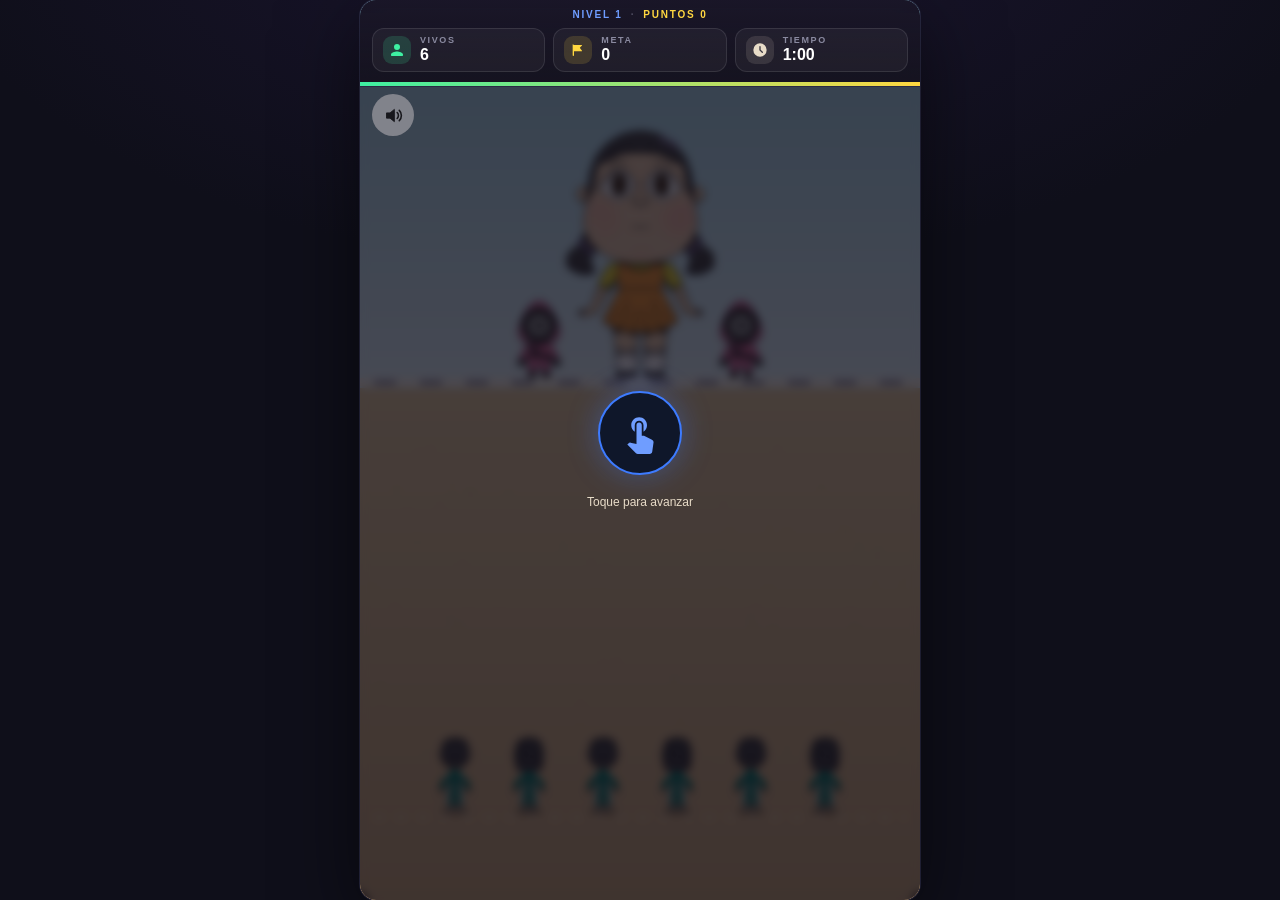
==== index.html @ c0ae81bc "fix: canvas fills iframe exactly via flexbox - no more clipping Root cause: canvas height was comput" ====
<!DOCTYPE html>
<html lang="es">
<head>
<meta charset="UTF-8">
<meta name="viewport" content="width=device-width, initial-scale=1.0">
<title>Squid Game &#183; Luz Verde, Luz Roja</title>
<link rel="icon" type="image/svg+xml" href="assets/favicon.svg">
<link rel="stylesheet" href="style.css?v=34">
</head>
<body>

<div class="stage" id="stage">
  <div class="hudbar">
    <div class="hud-meta"><span id="lvlTag">NIVEL 1</span><span class="dot">·</span><span id="ptsTag">PUNTOS 0</span></div>
    <div class="hud">
      <div class="hud-item hud-alive">
        <span class="hud-icon"><svg viewBox="0 0 24 24"><path d="M12 12a4.5 4.5 0 1 0-4.5-4.5A4.5 4.5 0 0 0 12 12zm0 2.2c-3 0-9 1.5-9 4.5V20a1 1 0 0 0 1 1h16a1 1 0 0 0 1-1v-1.3c0-3-6-4.5-9-4.5z"/></svg></span>
        <span class="hud-text"><small>Vivos</small><strong id="aliveCount">6</strong></span>
      </div>
      <div class="hud-item hud-crossed">
        <span class="hud-icon"><svg viewBox="0 0 24 24"><path d="M5 3a1 1 0 0 0-1 1v16a1 1 0 0 0 2 0v-6.2h11.6a.5.5 0 0 0 .4-.8L14.7 8.6 18 5.2a.5.5 0 0 0-.4-.8H5z"/></svg></span>
        <span class="hud-text"><small>Meta</small><strong id="crossedCount">0</strong></span>
      </div>
      <div class="hud-item hud-time" id="timePill">
        <span class="hud-icon"><svg viewBox="0 0 24 24"><path d="M12 2a10 10 0 1 0 10 10A10 10 0 0 0 12 2zm4.2 14.2a1 1 0 0 1-1.4 0L11 12.4V7a1 1 0 0 1 2 0v4.6l3.2 3.2a1 1 0 0 1 0 1.4z"/></svg></span>
        <span class="hud-text"><small>Tiempo</small><strong id="timeLeft">1:00</strong></span>
      </div>
    </div>
    <div class="timebar" id="timebar"><div id="timeFill"></div></div>
  </div>
  <canvas id="game"></canvas>
  <button id="soundBtn" class="corner-btn" title="Sonido"><svg viewBox="0 0 24 24"><path d="M4 9v6h4l5 4V5L8 9H4z"/><path d="M16.2 8.6a4.8 4.8 0 010 6.8M18.6 6.2a8.2 8.2 0 010 11.6" fill="none" stroke-width="1.8" stroke-linecap="round"/></svg></button>

  <div id="loadOverlay" class="overlay">
    <div class="load-wrap">
      <div class="load-bar"><div id="loadFill"></div></div>
      <span id="loadPct">0%</span>
      <div class="load-hint" id="loadHint">Cargando recursos...</div>
    </div>
  </div>

  <div id="startOverlay" class="overlay hidden">
    <div class="start-wrap">
      <div class="tap-icon" id="startCard" role="button" tabindex="0" aria-label="Empezar a jugar">
        <svg viewBox="0 0 24 24"><path d="M9 11.24V7.5C9 6.12 10.12 5 11.5 5S14 6.12 14 7.5v3.74c1.21-.81 2-2.18 2-3.74C16 5.01 13.99 3 11.5 3S7 5.01 7 7.5c0 1.56.79 2.93 2 3.74zm9.84 4.63l-4.54-2.26c-.17-.07-.35-.11-.54-.11H13v-6c0-.83-.67-1.5-1.5-1.5S10 6.67 10 7.5v10.74l-3.43-.72c-.08-.01-.15-.03-.24-.03-.31 0-.59.13-.79.33l-.79.8 4.94 4.94c.27.27.65.44 1.06.44h6.79c.75 0 1.33-.55 1.44-1.28l.75-5.27c.01-.07.02-.14.02-.2 0-.62-.38-1.16-.91-1.38z"/></svg>
      </div>
      <div class="start-hint">Toque para avanzar</div>
    </div>
  </div>

  <div id="endOverlay" class="overlay hidden">
    <div class="end-box">
      <div id="endTitle" class="end-title"></div>
      <p id="endMsg" class="end-msg"></p>
      <p id="endScore" class="end-score"></p>
      <div id="boardWrap" class="board-wrap hidden">
        <div class="board-title">RANKING · TOP 5</div>
        <ol id="boardList"></ol>
        <div id="nameRow" class="name-row hidden">
          <input id="nameInput" maxlength="10" placeholder="Tu nombre" autocomplete="off">
          <button id="saveScoreBtn" class="btn btn-gold">Guardar</button>
        </div>
      </div>
      <div class="btn-row">
        <button id="retryBtn" class="btn btn-primary">Jugar de nuevo</button>
      </div>
    </div>
  </div>

</div>

<script src="game.js?v=33"></script>
</body>
</html>
---- style.css ----
* { margin: 0; padding: 0; box-sizing: border-box; }
html, body { height: 100%; }
body {
  font-family: -apple-system, BlinkMacSystemFont, 'Segoe UI', Roboto, sans-serif;
  background: radial-gradient(1200px 600px at 50% -10%, #1b1530, #0f0f1a 60%);
  color: #e0e0e0;
  display: flex;
  flex-direction: column;
  align-items: center;
  padding: 0;
  overflow: hidden;
}
.topbar { width: 100%; max-width: 560px; display: flex; justify-content: space-between; align-items: flex-start; gap: 12px; margin-bottom: 14px; flex-wrap: wrap; }
.topbar h1 { font-size: 24px; letter-spacing: .5px; background: linear-gradient(90deg, #ff2e63, #ff7ab0); -webkit-background-clip: text; background-clip: text; -webkit-text-fill-color: transparent; }
.badge { display: inline-block; font-size: 11px; background: #ff2e6320; color: #ff2e63; padding: 2px 8px; border-radius: 4px; border: 1px solid #ff2e6340; vertical-align: middle; margin-left: 6px; }
.topbar p { color: #8a8aa0; font-size: 13px; margin-top: 3px; }

.stage { position: relative; width: 100%; max-width: 560px; flex: 1; border-radius: 16px; overflow: hidden; box-shadow: 0 24px 80px rgba(0,0,0,.55), 0 0 0 1px #2a2a44; background: #12101c; }
.stage:fullscreen { border-radius: 0; max-width: none; display: flex; flex-direction: column; justify-content: center; background: #0b0913; }
canvas#game { width: 100%; height: 100%; display: block; }

.overlay { position: absolute; inset: 0; z-index: 5; display: flex; align-items: center; justify-content: center; background: rgba(10,8,18,.72); backdrop-filter: blur(4px); }
.overlay.hidden { display: none; }

.load-wrap, .start-wrap { display: flex; flex-direction: column; align-items: center; gap: 12px; }
.load-bar { width: 180px; height: 6px; background: rgba(255,255,255,.22); border-radius: 3px; overflow: hidden; }
#loadFill { height: 100%; width: 0%; background: #f6efe2; border-radius: 3px; transition: width .15s; }
.load-hint, .start-hint { color: #b9ab90; font-size: 12px; }
.start-hint { margin-top: 8px; font-weight: 500; color: #e8dcc8; }

.tap-icon {
  width: 84px; height: 84px; border-radius: 50%;
  background: #0f172a; border: 2px solid #3d7bff;
  display: flex; align-items: center; justify-content: center;
  cursor: pointer; user-select: none; -webkit-user-select: none;
  animation: tapPulse 1.6s ease-in-out infinite;
  box-shadow: 0 0 30px rgba(61,123,255,.35);
  transition: transform .2s;
}
.tap-icon:hover { transform: scale(1.08); }
.tap-icon svg { width: 42px; height: 42px; fill: #6f9dff; }
@keyframes tapPulse { 0%,100% { transform: scale(1); box-shadow: 0 0 18px rgba(61,123,255,.3); } 50% { transform: scale(1.1); box-shadow: 0 0 40px rgba(61,123,255,.6); } }

.end-box { text-align: center; max-width: 500px; padding: 20px; }
.end-title { font-size: 34px; font-weight: 800; margin-bottom: 10px; }
.end-title.pink  { color: #ff5c82; text-shadow: 0 0 30px rgba(255,46,99,.45); }
.end-title.green { color: #3ef0a2; text-shadow: 0 0 30px rgba(46,230,140,.45); }
.end-title.gold  { color: #ffd740; text-shadow: 0 0 34px rgba(255,215,64,.5); }
.end-msg { color: #c9c9dd; font-size: 15px; line-height: 1.7; margin-bottom: 22px; }
.btn-row { display: flex; gap: 10px; justify-content: center; flex-wrap: wrap; }
.btn { padding: 12px 26px; border-radius: 10px; border: 1px solid transparent; font-size: 14px; font-weight: 700; cursor: pointer; transition: all .25s; }
.btn-primary { background: linear-gradient(90deg, #ff2e63, #b31452); color: #fff; }
.btn-primary:hover { transform: translateY(-2px); box-shadow: 0 8px 24px rgba(255,46,99,.4); }
.btn-ghost { background: transparent; color: #a9a9c0; border-color: #3a3a58; }
.btn-ghost:hover { color: #fff; border-color: #6a6a90; }

.corner-btn {
  position: absolute; top: 94px; left: 12px; z-index: 6;
  width: 42px; height: 42px; border-radius: 50%;
  border: none; background: #8f8f96d9;
  display: flex; align-items: center; justify-content: center;
  cursor: pointer; transition: all .25s;
}
.corner-btn:hover { background: #b5b5bcd9; transform: scale(1.06); }
.corner-btn svg { width: 21px; height: 21px; fill: #17171c; stroke: #17171c; }

.controls { position: absolute; left: 0; right: 0; bottom: 14px; display: flex; justify-content: center; z-index: 6; pointer-events: none; }
.controls .pad { pointer-events: auto; }
.hudbar { position: absolute; top: 0; left: 0; right: 0; z-index: 10; width: 100%; background: linear-gradient(180deg, #181325ee, #100c18dd); border-bottom: 1px solid #2a2a44; padding: 9px 12px 0; backdrop-filter: blur(10px); -webkit-backdrop-filter: blur(10px); }
.hud-meta { display: flex; align-items: center; justify-content: center; gap: 8px; font-size: 10px; font-weight: 800; letter-spacing: 1.8px; color: #8a8aa0; margin-bottom: 8px; }
.hud-meta .dot { opacity: .5; }
#lvlTag { color: #6f9dff; }
#ptsTag { color: #ffd740; }
.end-score { color: #ffd740; font-size: 14px; font-weight: 700; letter-spacing: .4px; margin: -12px 0 16px; }
.end-box { max-height: 94%; overflow-y: auto; }
.board-wrap { margin: 0 0 18px; background: rgba(255,255,255,.05); border: 1px solid rgba(255,215,64,.32); border-radius: 12px; padding: 12px 14px; text-align: left; }
.board-wrap.hidden { display: none; }
.board-title { text-align: center; font-weight: 800; letter-spacing: 2px; color: #ffd740; font-size: 12px; margin-bottom: 8px; }
#boardList { list-style: none; display: flex; flex-direction: column; gap: 6px; margin: 0 0 10px; padding: 0; }
#boardList li { display: flex; justify-content: space-between; background: rgba(0,0,0,.32); padding: 7px 10px; border-radius: 8px; font-size: 13px; font-weight: 700; color: #e8dcc8; }
.name-row { display: flex; gap: 8px; }
.name-row.hidden { display: none; }
#nameInput { flex: 1; min-width: 0; padding: 10px 12px; border-radius: 9px; border: 1px solid #334155; background: #0f172a; color: #fff; font: inherit; font-size: 14px; text-transform: uppercase; }
#nameInput:focus { outline: none; border-color: #ffd740; }
.btn-gold { background: linear-gradient(90deg, #ffd740, #c8930a); color: #241a02; padding: 10px 18px; }
.hud { display: grid; grid-template-columns: 1fr 1fr 1fr; gap: 8px; }
.hud-item { display: flex; align-items: center; gap: 9px; background: rgba(255,255,255,.045); border: 1px solid rgba(255,255,255,.1); border-radius: 12px; padding: 7px 10px; min-width: 0; }
.timebar { height: 4px; background: rgba(255,255,255,.09); margin: 10px -12px 0; }
#timeFill { height: 100%; width: 100%; background: linear-gradient(90deg, #3ef0a2, #ffd740); transition: width .25s linear; }
.timebar.urgent #timeFill { background: linear-gradient(90deg, #ff5c5c, #ff2e63); }
.hud-icon { width: 28px; height: 28px; border-radius: 9px; display: flex; align-items: center; justify-content: center; flex: none; }
.hud-icon svg { width: 16px; height: 16px; fill: currentColor; }
.hud-alive .hud-icon { background: rgba(62,240,162,.16); color: #3ef0a2; }
.hud-crossed .hud-icon { background: rgba(255,215,64,.15); color: #ffd740; }
.hud-time .hud-icon { background: rgba(232,220,200,.13); color: #e8dcc8; }
.hud-text { display: flex; flex-direction: column; line-height: 1.1; }
.hud-text small { font-size: 9px; font-weight: 700; letter-spacing: 1.6px; text-transform: uppercase; color: #8a8aa0; }
.hud-text strong { font-size: 16px; font-weight: 800; color: #fff; font-variant-numeric: tabular-nums; }
.hud-time.warning { border-color: rgba(255,92,92,.65); animation: pulseWarning 1s ease-in-out infinite; }
.hud-time.warning .hud-icon { background: rgba(255,92,92,.18); color: #ff5c5c; }
.hud-time.warning strong { color: #ff5c5c; }
@keyframes pulseWarning { 0%,100% { opacity: 1; } 50% { opacity: .65; } }
@media (max-width: 420px) {
  .hudbar { padding: 6px 8px 0; }
  .hud { gap: 6px; }
  .hud-item { padding: 5px 7px; gap: 7px; }
  .hud-text strong { font-size: 14px; }
  .timebar { margin: 8px -8px 0; }
}
#endOverlay { z-index: 8; background: rgba(10,8,18,.45); backdrop-filter: none; }

.pad { width: 96px; height: 96px; border-radius: 22px; display: flex; flex-direction: column; align-items: center; justify-content: center; gap: 3px; cursor: pointer; user-select: none; -webkit-user-select: none; touch-action: manipulation; background: #16141f; transition: transform .08s, filter .2s, opacity .3s; }
.pad span { font-size: 36px; font-weight: 800; line-height: 1; }
.pad small { font-size: 10px; letter-spacing: 3px; color: #77779a; }
.pad.go   { border: 2.5px solid #3d7bff; color: #6f9dff; }
.pad.stop { border: 2.5px solid #ff3b5c; color: #ff7590; }
.pad.go.active   { background: #3d7bff26; filter: brightness(1.35); transform: scale(.94); }
.pad.stop.active { background: #ff3b5c26; filter: brightness(1.35); transform: scale(.94); }
.pad:disabled { opacity: .3; cursor: default; }
.pad img { width: 52px; height: auto; pointer-events: none; display: block; }

@media (max-width: 640px) {
  .topbar h1 { font-size: 19px; }
  .pad { width: 92px; min-height: 84px; }
  .pad span { font-size: 30px; }
}
.stage:fullscreen canvas { max-height: 100vh; width: auto; margin: 0 auto; }
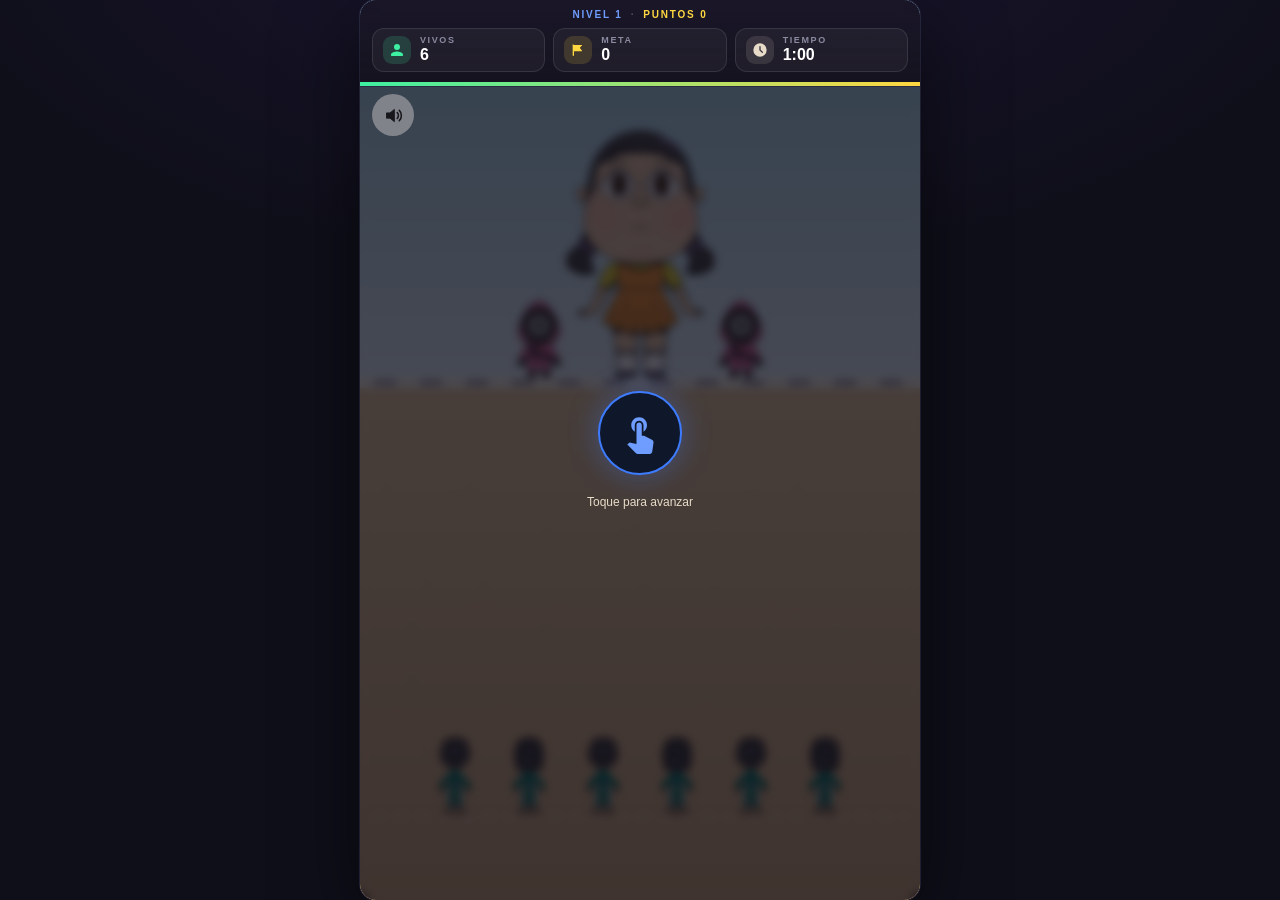
==== commit 0c46fc96: "bump GAME_VERSION to 34, update cache bust" ====
--- a/index.html
+++ b/index.html
@@ -69,6 +69,6 @@
 
 </div>
 
-<script src="game.js?v=33"></script>
+<script src="game.js?v=34"></script>
 </body>
 </html>
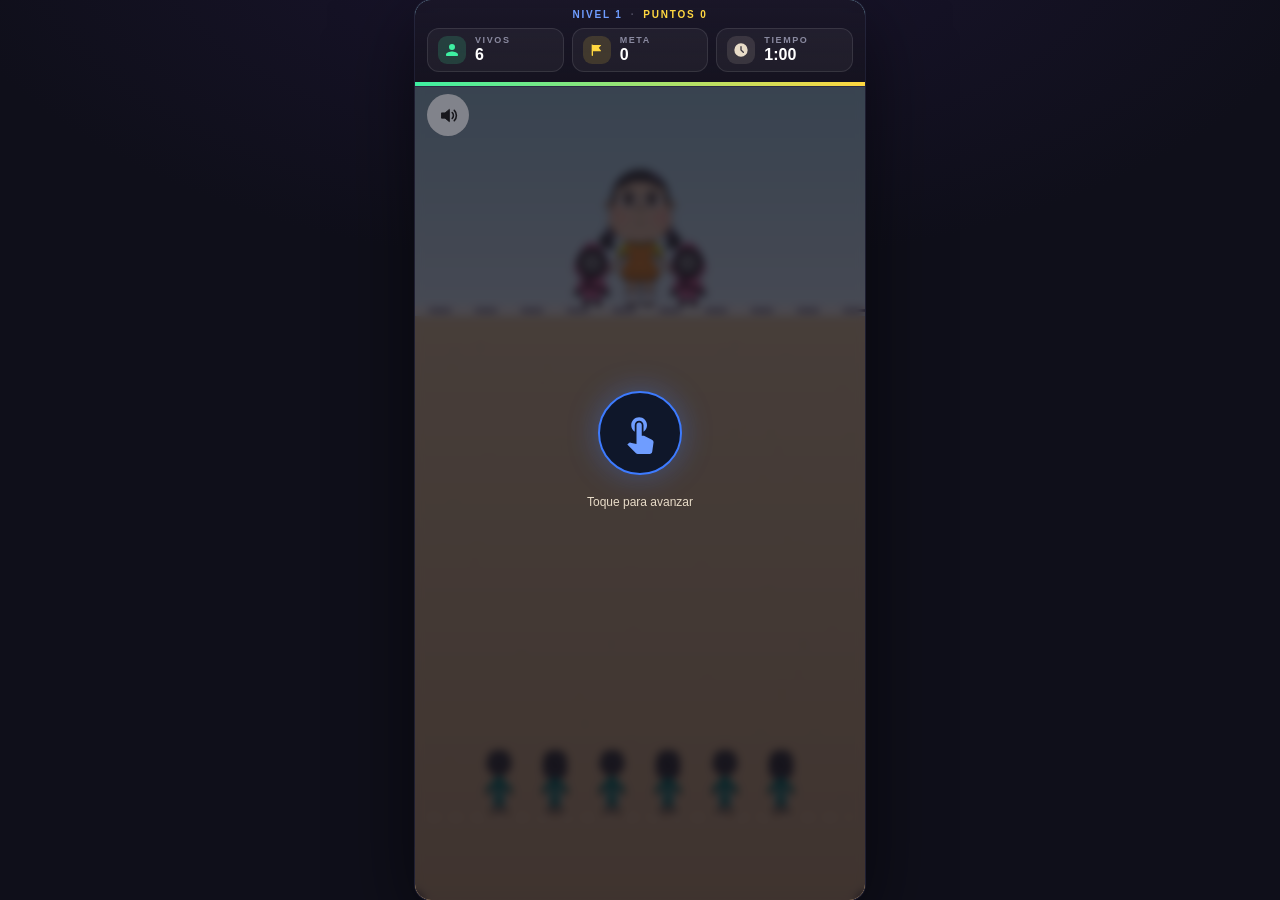
==== commit f91c20d9: "v35: muneca mas pequena, canvas mas delgado y terreno mas largo" ====
--- a/index.html
+++ b/index.html
@@ -5,7 +5,7 @@
 <meta name="viewport" content="width=device-width, initial-scale=1.0">
 <title>Squid Game &#183; Luz Verde, Luz Roja</title>
 <link rel="icon" type="image/svg+xml" href="assets/favicon.svg">
-<link rel="stylesheet" href="style.css?v=34">
+<link rel="stylesheet" href="style.css?v=35">
 </head>
 <body>
 
@@ -69,6 +69,6 @@
 
 </div>
 
-<script src="game.js?v=34"></script>
+<script src="game.js?v=35"></script>
 </body>
 </html>
--- a/style.css
+++ b/style.css
@@ -10,12 +10,12 @@
   padding: 0;
   overflow: hidden;
 }
-.topbar { width: 100%; max-width: 560px; display: flex; justify-content: space-between; align-items: flex-start; gap: 12px; margin-bottom: 14px; flex-wrap: wrap; }
+.topbar { width: 100%; max-width: 450px; display: flex; justify-content: space-between; align-items: flex-start; gap: 12px; margin-bottom: 14px; flex-wrap: wrap; }
 .topbar h1 { font-size: 24px; letter-spacing: .5px; background: linear-gradient(90deg, #ff2e63, #ff7ab0); -webkit-background-clip: text; background-clip: text; -webkit-text-fill-color: transparent; }
 .badge { display: inline-block; font-size: 11px; background: #ff2e6320; color: #ff2e63; padding: 2px 8px; border-radius: 4px; border: 1px solid #ff2e6340; vertical-align: middle; margin-left: 6px; }
 .topbar p { color: #8a8aa0; font-size: 13px; margin-top: 3px; }
 
-.stage { position: relative; width: 100%; max-width: 560px; flex: 1; border-radius: 16px; overflow: hidden; box-shadow: 0 24px 80px rgba(0,0,0,.55), 0 0 0 1px #2a2a44; background: #12101c; }
+.stage { position: relative; width: 100%; max-width: 450px; flex: 1; border-radius: 16px; overflow: hidden; box-shadow: 0 24px 80px rgba(0,0,0,.55), 0 0 0 1px #2a2a44; background: #12101c; }
 .stage:fullscreen { border-radius: 0; max-width: none; display: flex; flex-direction: column; justify-content: center; background: #0b0913; }
 canvas#game { width: 100%; height: 100%; display: block; }
 
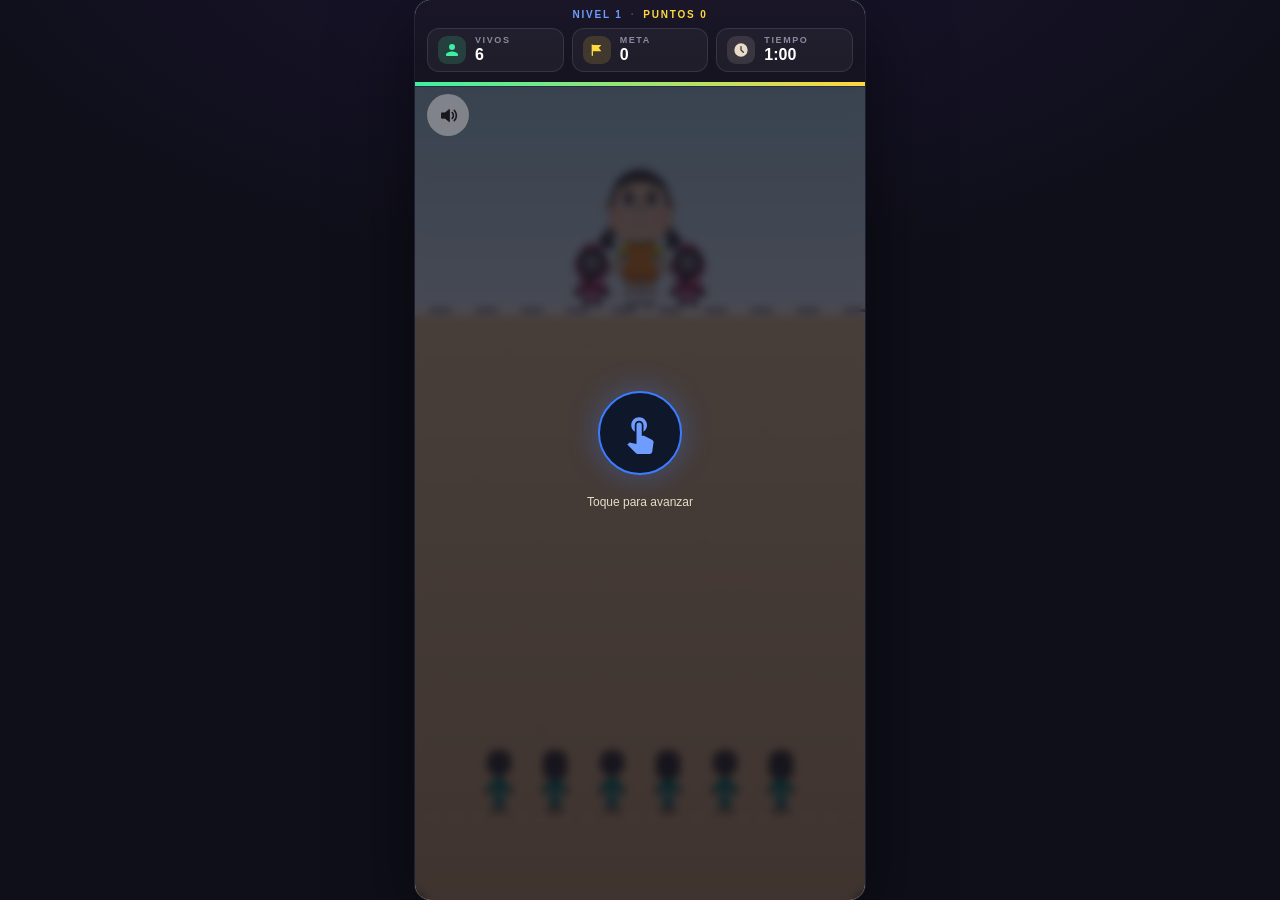
==== commit 9956679d: "v36: margen minimo garantizado entre HUD y cabeza de la muneca" ====
--- a/index.html
+++ b/index.html
@@ -5,7 +5,7 @@
 <meta name="viewport" content="width=device-width, initial-scale=1.0">
 <title>Squid Game &#183; Luz Verde, Luz Roja</title>
 <link rel="icon" type="image/svg+xml" href="assets/favicon.svg">
-<link rel="stylesheet" href="style.css?v=35">
+<link rel="stylesheet" href="style.css?v=36">
 </head>
 <body>
 
@@ -69,6 +69,6 @@
 
 </div>
 
-<script src="game.js?v=35"></script>
+<script src="game.js?v=36"></script>
 </body>
 </html>
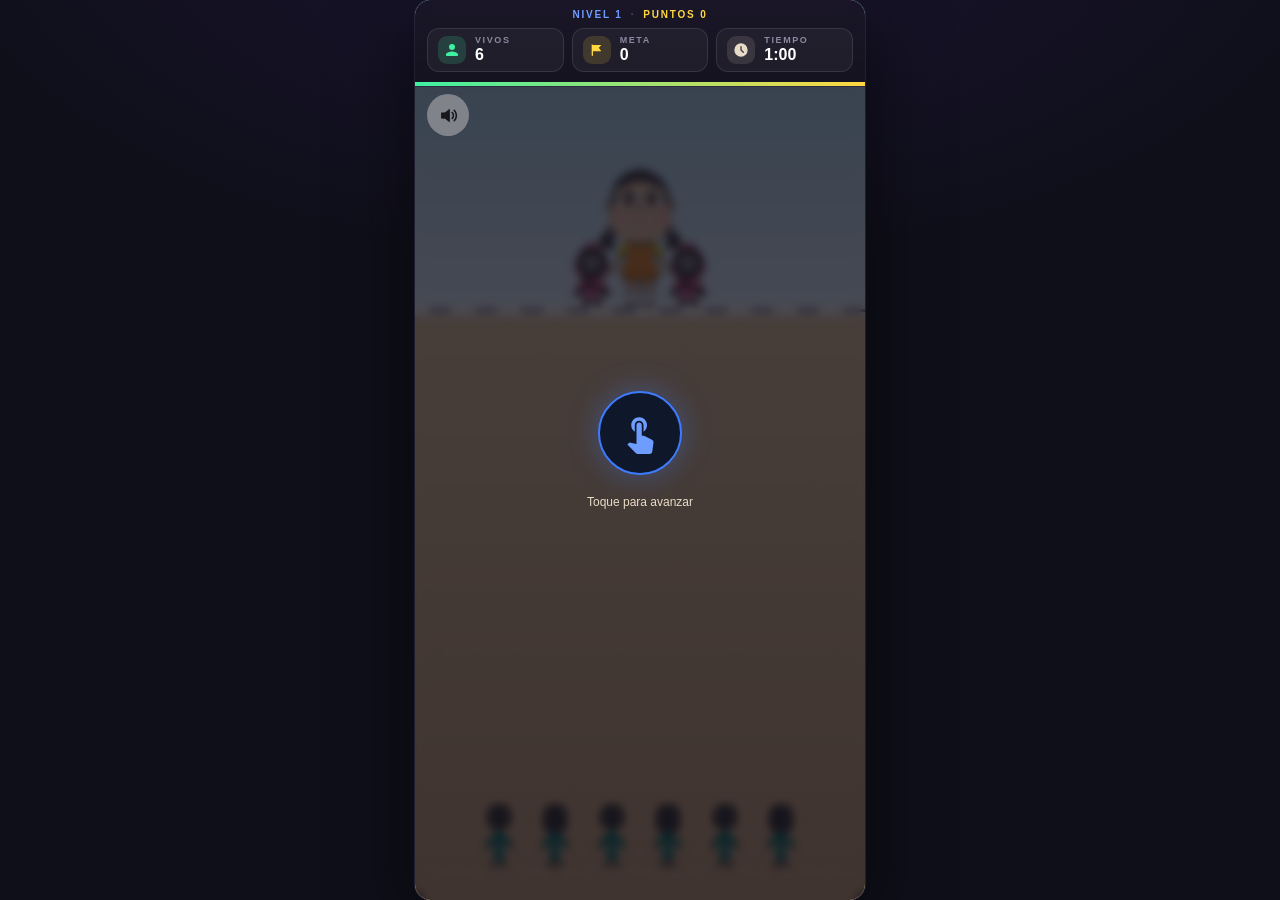
==== commit ce08f5bb: "v37: linea de salida mas baja, mapa mas largo" ====
--- a/index.html
+++ b/index.html
@@ -5,7 +5,7 @@
 <meta name="viewport" content="width=device-width, initial-scale=1.0">
 <title>Squid Game &#183; Luz Verde, Luz Roja</title>
 <link rel="icon" type="image/svg+xml" href="assets/favicon.svg">
-<link rel="stylesheet" href="style.css?v=36">
+<link rel="stylesheet" href="style.css?v=37">
 </head>
 <body>
 
@@ -69,6 +69,6 @@
 
 </div>
 
-<script src="game.js?v=36"></script>
+<script src="game.js?v=37"></script>
 </body>
 </html>
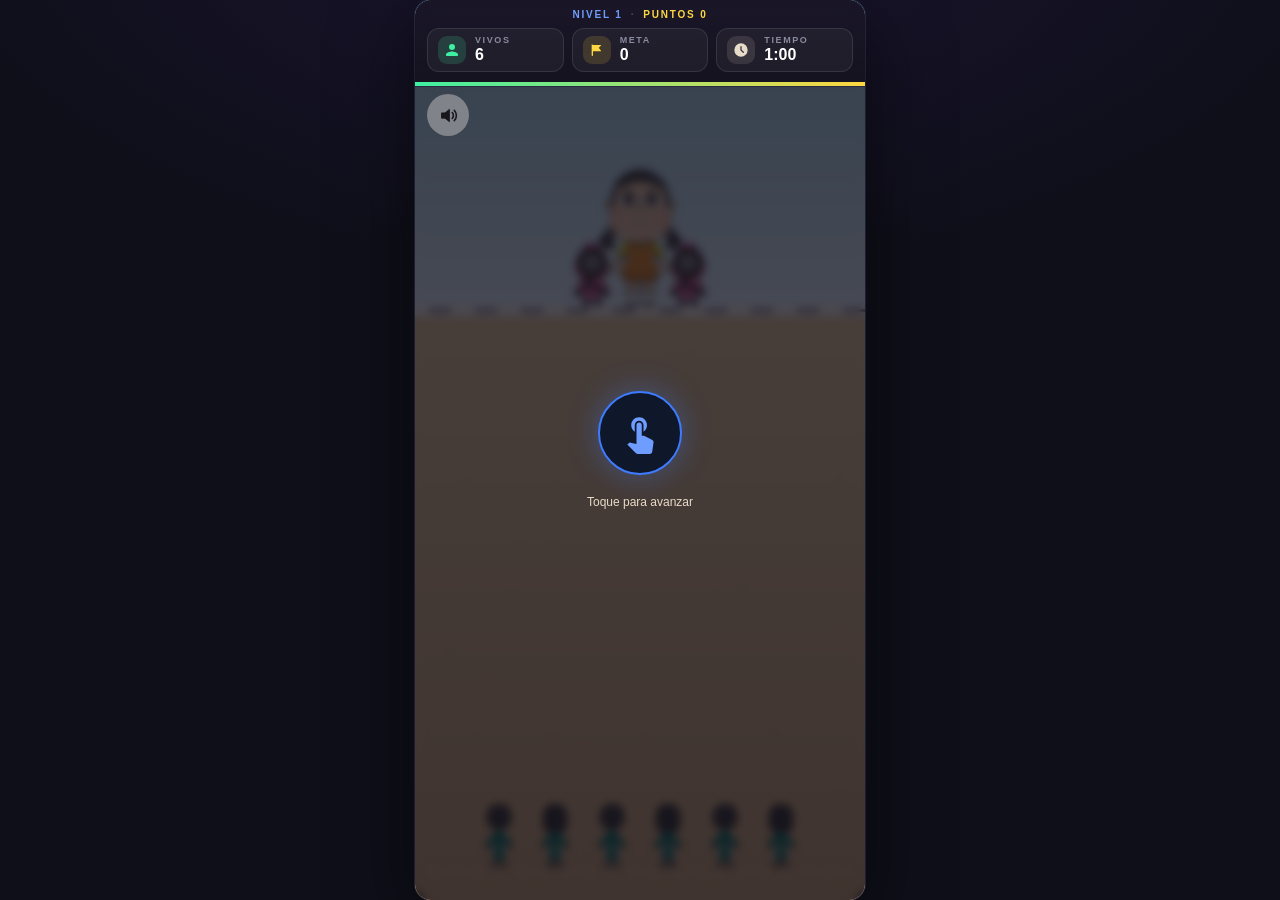
==== commit bff0aea4: "v38: cerdo centrado bajo el HUD en pantalla de victoria" ====
--- a/index.html
+++ b/index.html
@@ -5,7 +5,7 @@
 <meta name="viewport" content="width=device-width, initial-scale=1.0">
 <title>Squid Game &#183; Luz Verde, Luz Roja</title>
 <link rel="icon" type="image/svg+xml" href="assets/favicon.svg">
-<link rel="stylesheet" href="style.css?v=37">
+<link rel="stylesheet" href="style.css?v=38">
 </head>
 <body>
 
@@ -69,6 +69,6 @@
 
 </div>
 
-<script src="game.js?v=37"></script>
+<script src="game.js?v=38"></script>
 </body>
 </html>
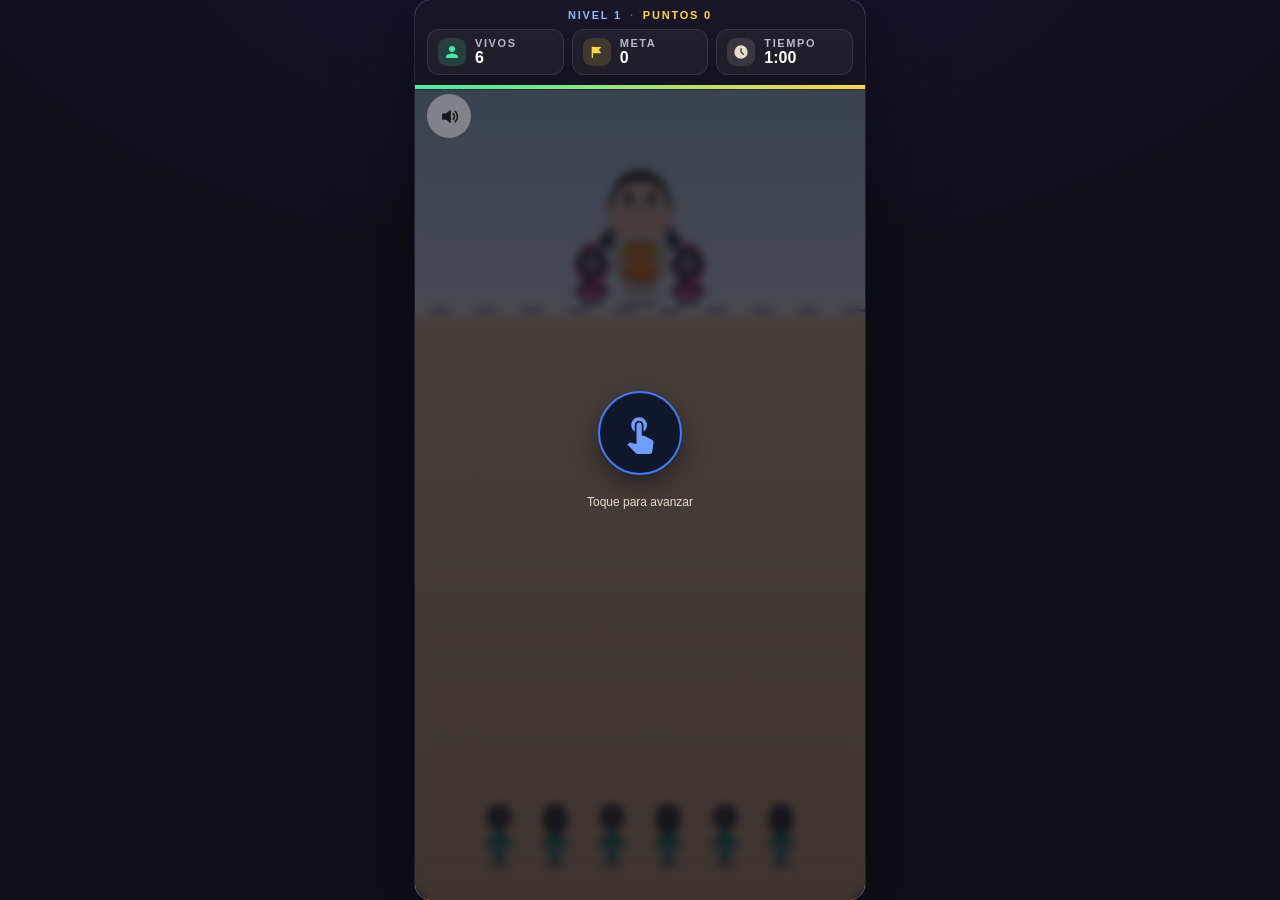
==== commit 940ef2ef: "v40: la muñeca elimina cada 0,6 s mientras sigan moviéndose en luz roja - Antes solo eliminaba a uno" ====
--- a/index.html
+++ b/index.html
@@ -5,35 +5,38 @@
 <meta name="viewport" content="width=device-width, initial-scale=1.0">
 <title>Squid Game &#183; Luz Verde, Luz Roja</title>
 <link rel="icon" type="image/svg+xml" href="assets/favicon.svg">
-<link rel="stylesheet" href="style.css?v=38">
+<link rel="stylesheet" href="style.css?v=40">
 </head>
 <body>
+<h1 class="sr-only">Squid Game · Luz Verde, Luz Roja</h1>
 
 <div class="stage" id="stage">
   <div class="hudbar">
     <div class="hud-meta"><span id="lvlTag">NIVEL 1</span><span class="dot">·</span><span id="ptsTag">PUNTOS 0</span></div>
     <div class="hud">
       <div class="hud-item hud-alive">
-        <span class="hud-icon"><svg viewBox="0 0 24 24"><path d="M12 12a4.5 4.5 0 1 0-4.5-4.5A4.5 4.5 0 0 0 12 12zm0 2.2c-3 0-9 1.5-9 4.5V20a1 1 0 0 0 1 1h16a1 1 0 0 0 1-1v-1.3c0-3-6-4.5-9-4.5z"/></svg></span>
+        <span class="hud-icon"><svg viewBox="0 0 24 24" aria-hidden="true"><path d="M12 12a4.5 4.5 0 1 0-4.5-4.5A4.5 4.5 0 0 0 12 12zm0 2.2c-3 0-9 1.5-9 4.5V20a1 1 0 0 0 1 1h16a1 1 0 0 0 1-1v-1.3c0-3-6-4.5-9-4.5z"/></svg></span>
         <span class="hud-text"><small>Vivos</small><strong id="aliveCount">6</strong></span>
       </div>
       <div class="hud-item hud-crossed">
-        <span class="hud-icon"><svg viewBox="0 0 24 24"><path d="M5 3a1 1 0 0 0-1 1v16a1 1 0 0 0 2 0v-6.2h11.6a.5.5 0 0 0 .4-.8L14.7 8.6 18 5.2a.5.5 0 0 0-.4-.8H5z"/></svg></span>
+        <span class="hud-icon"><svg viewBox="0 0 24 24" aria-hidden="true"><path d="M5 3a1 1 0 0 0-1 1v16a1 1 0 0 0 2 0v-6.2h11.6a.5.5 0 0 0 .4-.8L14.7 8.6 18 5.2a.5.5 0 0 0-.4-.8H5z"/></svg></span>
         <span class="hud-text"><small>Meta</small><strong id="crossedCount">0</strong></span>
       </div>
       <div class="hud-item hud-time" id="timePill">
-        <span class="hud-icon"><svg viewBox="0 0 24 24"><path d="M12 2a10 10 0 1 0 10 10A10 10 0 0 0 12 2zm4.2 14.2a1 1 0 0 1-1.4 0L11 12.4V7a1 1 0 0 1 2 0v4.6l3.2 3.2a1 1 0 0 1 0 1.4z"/></svg></span>
+        <span class="hud-icon"><svg viewBox="0 0 24 24" aria-hidden="true"><path d="M12 2a10 10 0 1 0 10 10A10 10 0 0 0 12 2zm4.2 14.2a1 1 0 0 1-1.4 0L11 12.4V7a1 1 0 0 1 2 0v4.6l3.2 3.2a1 1 0 0 1 0 1.4z"/></svg></span>
         <span class="hud-text"><small>Tiempo</small><strong id="timeLeft">1:00</strong></span>
       </div>
     </div>
-    <div class="timebar" id="timebar"><div id="timeFill"></div></div>
+    <div class="timebar" id="timebar"><div id="timeFill" role="progressbar" aria-label="Tiempo restante" aria-valuemin="0" aria-valuemax="60" aria-valuenow="60"></div></div>
   </div>
-  <canvas id="game"></canvas>
-  <button id="soundBtn" class="corner-btn" title="Sonido"><svg viewBox="0 0 24 24"><path d="M4 9v6h4l5 4V5L8 9H4z"/><path d="M16.2 8.6a4.8 4.8 0 010 6.8M18.6 6.2a8.2 8.2 0 010 11.6" fill="none" stroke-width="1.8" stroke-linecap="round"/></svg></button>
+  <canvas id="game" role="img" aria-label="Campo de juego: seis jugadores cruzan la línea de meta mientras Younghee mira hacia adelante o se da la vuelta"></canvas>
+  <button id="soundBtn" class="corner-btn" title="Silenciar sonido" aria-label="Silenciar sonido" aria-pressed="false"><svg viewBox="0 0 24 24" aria-hidden="true"><path d="M4 9v6h4l5 4V5L8 9H4z"/><path d="M16.2 8.6a4.8 4.8 0 010 6.8M18.6 6.2a8.2 8.2 0 010 11.6" fill="none" stroke-width="1.8" stroke-linecap="round"/></svg></button>
+  <div id="phaseLive" class="sr-only" aria-live="polite"></div>
+  <div id="eventLive" class="sr-only" aria-live="polite"></div>
 
   <div id="loadOverlay" class="overlay">
     <div class="load-wrap">
-      <div class="load-bar"><div id="loadFill"></div></div>
+      <div class="load-bar"><div id="loadFill" role="progressbar" aria-label="Carga de recursos" aria-valuemin="0" aria-valuemax="100" aria-valuenow="0"></div></div>
       <span id="loadPct">0%</span>
       <div class="load-hint" id="loadHint">Cargando recursos...</div>
     </div>
@@ -42,13 +45,13 @@
   <div id="startOverlay" class="overlay hidden">
     <div class="start-wrap">
       <div class="tap-icon" id="startCard" role="button" tabindex="0" aria-label="Empezar a jugar">
-        <svg viewBox="0 0 24 24"><path d="M9 11.24V7.5C9 6.12 10.12 5 11.5 5S14 6.12 14 7.5v3.74c1.21-.81 2-2.18 2-3.74C16 5.01 13.99 3 11.5 3S7 5.01 7 7.5c0 1.56.79 2.93 2 3.74zm9.84 4.63l-4.54-2.26c-.17-.07-.35-.11-.54-.11H13v-6c0-.83-.67-1.5-1.5-1.5S10 6.67 10 7.5v10.74l-3.43-.72c-.08-.01-.15-.03-.24-.03-.31 0-.59.13-.79.33l-.79.8 4.94 4.94c.27.27.65.44 1.06.44h6.79c.75 0 1.33-.55 1.44-1.28l.75-5.27c.01-.07.02-.14.02-.2 0-.62-.38-1.16-.91-1.38z"/></svg>
+        <svg viewBox="0 0 24 24" aria-hidden="true"><path d="M9 11.24V7.5C9 6.12 10.12 5 11.5 5S14 6.12 14 7.5v3.74c1.21-.81 2-2.18 2-3.74C16 5.01 13.99 3 11.5 3S7 5.01 7 7.5c0 1.56.79 2.93 2 3.74zm9.84 4.63l-4.54-2.26c-.17-.07-.35-.11-.54-.11H13v-6c0-.83-.67-1.5-1.5-1.5S10 6.67 10 7.5v10.74l-3.43-.72c-.08-.01-.15-.03-.24-.03-.31 0-.59.13-.79.33l-.79.8 4.94 4.94c.27.27.65.44 1.06.44h6.79c.75 0 1.33-.55 1.44-1.28l.75-5.27c.01-.07.02-.14.02-.2 0-.62-.38-1.16-.91-1.38z"/></svg>
       </div>
       <div class="start-hint">Toque para avanzar</div>
     </div>
   </div>
 
-  <div id="endOverlay" class="overlay hidden">
+  <div id="endOverlay" class="overlay hidden" role="dialog" aria-labelledby="endTitle" aria-modal="true">
     <div class="end-box">
       <div id="endTitle" class="end-title"></div>
       <p id="endMsg" class="end-msg"></p>
@@ -57,7 +60,7 @@
         <div class="board-title">RANKING · TOP 5</div>
         <ol id="boardList"></ol>
         <div id="nameRow" class="name-row hidden">
-          <input id="nameInput" maxlength="10" placeholder="Tu nombre" autocomplete="off">
+          <input id="nameInput" maxlength="10" placeholder="Tu nombre" aria-label="Tu nombre" autocomplete="nickname">
           <button id="saveScoreBtn" class="btn btn-gold">Guardar</button>
         </div>
       </div>
@@ -69,6 +72,5 @@
 
 </div>
 
-<script src="game.js?v=38"></script>
-</body>
+<script src="game.js?v=40"></script></body>
 </html>
--- a/style.css
+++ b/style.css
@@ -1,127 +1,136 @@
-* { margin: 0; padding: 0; box-sizing: border-box; }
-html, body { height: 100%; }
-body {
-  font-family: -apple-system, BlinkMacSystemFont, 'Segoe UI', Roboto, sans-serif;
-  background: radial-gradient(1200px 600px at 50% -10%, #1b1530, #0f0f1a 60%);
-  color: #e0e0e0;
-  display: flex;
-  flex-direction: column;
-  align-items: center;
-  padding: 0;
-  overflow: hidden;
-}
-.topbar { width: 100%; max-width: 450px; display: flex; justify-content: space-between; align-items: flex-start; gap: 12px; margin-bottom: 14px; flex-wrap: wrap; }
-.topbar h1 { font-size: 24px; letter-spacing: .5px; background: linear-gradient(90deg, #ff2e63, #ff7ab0); -webkit-background-clip: text; background-clip: text; -webkit-text-fill-color: transparent; }
-.badge { display: inline-block; font-size: 11px; background: #ff2e6320; color: #ff2e63; padding: 2px 8px; border-radius: 4px; border: 1px solid #ff2e6340; vertical-align: middle; margin-left: 6px; }
-.topbar p { color: #8a8aa0; font-size: 13px; margin-top: 3px; }
-
-.stage { position: relative; width: 100%; max-width: 450px; flex: 1; border-radius: 16px; overflow: hidden; box-shadow: 0 24px 80px rgba(0,0,0,.55), 0 0 0 1px #2a2a44; background: #12101c; }
-.stage:fullscreen { border-radius: 0; max-width: none; display: flex; flex-direction: column; justify-content: center; background: #0b0913; }
-canvas#game { width: 100%; height: 100%; display: block; }
-
-.overlay { position: absolute; inset: 0; z-index: 5; display: flex; align-items: center; justify-content: center; background: rgba(10,8,18,.72); backdrop-filter: blur(4px); }
-.overlay.hidden { display: none; }
-
-.load-wrap, .start-wrap { display: flex; flex-direction: column; align-items: center; gap: 12px; }
-.load-bar { width: 180px; height: 6px; background: rgba(255,255,255,.22); border-radius: 3px; overflow: hidden; }
-#loadFill { height: 100%; width: 0%; background: #f6efe2; border-radius: 3px; transition: width .15s; }
-.load-hint, .start-hint { color: #b9ab90; font-size: 12px; }
-.start-hint { margin-top: 8px; font-weight: 500; color: #e8dcc8; }
-
-.tap-icon {
-  width: 84px; height: 84px; border-radius: 50%;
-  background: #0f172a; border: 2px solid #3d7bff;
-  display: flex; align-items: center; justify-content: center;
-  cursor: pointer; user-select: none; -webkit-user-select: none;
-  animation: tapPulse 1.6s ease-in-out infinite;
-  box-shadow: 0 0 30px rgba(61,123,255,.35);
-  transition: transform .2s;
-}
-.tap-icon:hover { transform: scale(1.08); }
-.tap-icon svg { width: 42px; height: 42px; fill: #6f9dff; }
-@keyframes tapPulse { 0%,100% { transform: scale(1); box-shadow: 0 0 18px rgba(61,123,255,.3); } 50% { transform: scale(1.1); box-shadow: 0 0 40px rgba(61,123,255,.6); } }
-
-.end-box { text-align: center; max-width: 500px; padding: 20px; }
-.end-title { font-size: 34px; font-weight: 800; margin-bottom: 10px; }
-.end-title.pink  { color: #ff5c82; text-shadow: 0 0 30px rgba(255,46,99,.45); }
-.end-title.green { color: #3ef0a2; text-shadow: 0 0 30px rgba(46,230,140,.45); }
-.end-title.gold  { color: #ffd740; text-shadow: 0 0 34px rgba(255,215,64,.5); }
-.end-msg { color: #c9c9dd; font-size: 15px; line-height: 1.7; margin-bottom: 22px; }
-.btn-row { display: flex; gap: 10px; justify-content: center; flex-wrap: wrap; }
-.btn { padding: 12px 26px; border-radius: 10px; border: 1px solid transparent; font-size: 14px; font-weight: 700; cursor: pointer; transition: all .25s; }
-.btn-primary { background: linear-gradient(90deg, #ff2e63, #b31452); color: #fff; }
-.btn-primary:hover { transform: translateY(-2px); box-shadow: 0 8px 24px rgba(255,46,99,.4); }
-.btn-ghost { background: transparent; color: #a9a9c0; border-color: #3a3a58; }
-.btn-ghost:hover { color: #fff; border-color: #6a6a90; }
-
-.corner-btn {
-  position: absolute; top: 94px; left: 12px; z-index: 6;
-  width: 42px; height: 42px; border-radius: 50%;
-  border: none; background: #8f8f96d9;
-  display: flex; align-items: center; justify-content: center;
-  cursor: pointer; transition: all .25s;
-}
-.corner-btn:hover { background: #b5b5bcd9; transform: scale(1.06); }
-.corner-btn svg { width: 21px; height: 21px; fill: #17171c; stroke: #17171c; }
-
-.controls { position: absolute; left: 0; right: 0; bottom: 14px; display: flex; justify-content: center; z-index: 6; pointer-events: none; }
-.controls .pad { pointer-events: auto; }
-.hudbar { position: absolute; top: 0; left: 0; right: 0; z-index: 10; width: 100%; background: linear-gradient(180deg, #181325ee, #100c18dd); border-bottom: 1px solid #2a2a44; padding: 9px 12px 0; backdrop-filter: blur(10px); -webkit-backdrop-filter: blur(10px); }
-.hud-meta { display: flex; align-items: center; justify-content: center; gap: 8px; font-size: 10px; font-weight: 800; letter-spacing: 1.8px; color: #8a8aa0; margin-bottom: 8px; }
-.hud-meta .dot { opacity: .5; }
-#lvlTag { color: #6f9dff; }
-#ptsTag { color: #ffd740; }
-.end-score { color: #ffd740; font-size: 14px; font-weight: 700; letter-spacing: .4px; margin: -12px 0 16px; }
-.end-box { max-height: 94%; overflow-y: auto; }
-.board-wrap { margin: 0 0 18px; background: rgba(255,255,255,.05); border: 1px solid rgba(255,215,64,.32); border-radius: 12px; padding: 12px 14px; text-align: left; }
-.board-wrap.hidden { display: none; }
-.board-title { text-align: center; font-weight: 800; letter-spacing: 2px; color: #ffd740; font-size: 12px; margin-bottom: 8px; }
-#boardList { list-style: none; display: flex; flex-direction: column; gap: 6px; margin: 0 0 10px; padding: 0; }
-#boardList li { display: flex; justify-content: space-between; background: rgba(0,0,0,.32); padding: 7px 10px; border-radius: 8px; font-size: 13px; font-weight: 700; color: #e8dcc8; }
-.name-row { display: flex; gap: 8px; }
-.name-row.hidden { display: none; }
-#nameInput { flex: 1; min-width: 0; padding: 10px 12px; border-radius: 9px; border: 1px solid #334155; background: #0f172a; color: #fff; font: inherit; font-size: 14px; text-transform: uppercase; }
-#nameInput:focus { outline: none; border-color: #ffd740; }
-.btn-gold { background: linear-gradient(90deg, #ffd740, #c8930a); color: #241a02; padding: 10px 18px; }
-.hud { display: grid; grid-template-columns: 1fr 1fr 1fr; gap: 8px; }
-.hud-item { display: flex; align-items: center; gap: 9px; background: rgba(255,255,255,.045); border: 1px solid rgba(255,255,255,.1); border-radius: 12px; padding: 7px 10px; min-width: 0; }
-.timebar { height: 4px; background: rgba(255,255,255,.09); margin: 10px -12px 0; }
-#timeFill { height: 100%; width: 100%; background: linear-gradient(90deg, #3ef0a2, #ffd740); transition: width .25s linear; }
-.timebar.urgent #timeFill { background: linear-gradient(90deg, #ff5c5c, #ff2e63); }
-.hud-icon { width: 28px; height: 28px; border-radius: 9px; display: flex; align-items: center; justify-content: center; flex: none; }
-.hud-icon svg { width: 16px; height: 16px; fill: currentColor; }
-.hud-alive .hud-icon { background: rgba(62,240,162,.16); color: #3ef0a2; }
-.hud-crossed .hud-icon { background: rgba(255,215,64,.15); color: #ffd740; }
-.hud-time .hud-icon { background: rgba(232,220,200,.13); color: #e8dcc8; }
-.hud-text { display: flex; flex-direction: column; line-height: 1.1; }
-.hud-text small { font-size: 9px; font-weight: 700; letter-spacing: 1.6px; text-transform: uppercase; color: #8a8aa0; }
-.hud-text strong { font-size: 16px; font-weight: 800; color: #fff; font-variant-numeric: tabular-nums; }
-.hud-time.warning { border-color: rgba(255,92,92,.65); animation: pulseWarning 1s ease-in-out infinite; }
-.hud-time.warning .hud-icon { background: rgba(255,92,92,.18); color: #ff5c5c; }
-.hud-time.warning strong { color: #ff5c5c; }
-@keyframes pulseWarning { 0%,100% { opacity: 1; } 50% { opacity: .65; } }
-@media (max-width: 420px) {
-  .hudbar { padding: 6px 8px 0; }
-  .hud { gap: 6px; }
-  .hud-item { padding: 5px 7px; gap: 7px; }
-  .hud-text strong { font-size: 14px; }
-  .timebar { margin: 8px -8px 0; }
-}
-#endOverlay { z-index: 8; background: rgba(10,8,18,.45); backdrop-filter: none; }
-
-.pad { width: 96px; height: 96px; border-radius: 22px; display: flex; flex-direction: column; align-items: center; justify-content: center; gap: 3px; cursor: pointer; user-select: none; -webkit-user-select: none; touch-action: manipulation; background: #16141f; transition: transform .08s, filter .2s, opacity .3s; }
-.pad span { font-size: 36px; font-weight: 800; line-height: 1; }
-.pad small { font-size: 10px; letter-spacing: 3px; color: #77779a; }
-.pad.go   { border: 2.5px solid #3d7bff; color: #6f9dff; }
-.pad.stop { border: 2.5px solid #ff3b5c; color: #ff7590; }
-.pad.go.active   { background: #3d7bff26; filter: brightness(1.35); transform: scale(.94); }
-.pad.stop.active { background: #ff3b5c26; filter: brightness(1.35); transform: scale(.94); }
-.pad:disabled { opacity: .3; cursor: default; }
-.pad img { width: 52px; height: auto; pointer-events: none; display: block; }
-
-@media (max-width: 640px) {
-  .topbar h1 { font-size: 19px; }
-  .pad { width: 92px; min-height: 84px; }
-  .pad span { font-size: 30px; }
-}
-.stage:fullscreen canvas { max-height: 100vh; width: auto; margin: 0 auto; }+:root {
+  --bg-0: #0f0f1a;
+  --bg-1: #12101c;
+  --bg-2: #181325;
+  --panel: #0f172a;
+  --text-hi: #ffffff;
+  --text-base: #e0e0e0;
+  --text-dim: #b9b9cc;
+  --pink: #ff2e63;
+  --pink-deep: #d61f52;
+  --pink-ink: #a01345;
+  --pink-soft: #ff8aa5;
+  --blue: #3d7bff;
+  --blue-soft: #6f9dff;
+  --blue-text: #8fb6ff;
+  --gold: #ffd740;
+  --gold-ink: #241a02;
+  --gold-deep: #c8930a;
+  --green: #3ef0a2;
+  --red: #ff5c5c;
+  --line: #2a2a44;
+  --cream: #f6efe2;
+  --cream-dim: #d8cdb4;
+  --cream-soft: #e8dcc8;
+  --shadow: rgba(0,0,0,.45);
+}
+* { margin: 0; padding: 0; box-sizing: border-box; }
+html, body { height: 100%; }
+body {
+  font-family: -apple-system, BlinkMacSystemFont, 'Segoe UI', Roboto, sans-serif;
+  background: radial-gradient(1200px 600px at 50% -10%, #1b1530, var(--bg-0) 60%);
+  color: var(--text-base);
+  display: flex;
+  flex-direction: column;
+  align-items: center;
+  padding: 0;
+  overflow: hidden;
+}
+.sr-only { position: absolute; width: 1px; height: 1px; padding: 0; margin: -1px; overflow: hidden; clip: rect(0 0 0 0); white-space: nowrap; border: 0; }
+.stage { position: relative; width: 100%; max-width: 450px; flex: 1; border-radius: 16px; overflow: hidden; box-shadow: 0 24px 80px var(--shadow), 0 0 0 1px var(--line); background: var(--bg-1); }
+.stage:fullscreen { border-radius: 0; max-width: none; display: flex; flex-direction: column; justify-content: center; background: #0b0913; }
+canvas#game { width: 100%; height: 100%; display: block; }
+
+.overlay { position: absolute; inset: 0; z-index: 5; display: flex; align-items: center; justify-content: center; background: rgba(10,8,18,.72); backdrop-filter: blur(4px); }
+.overlay.hidden { display: none; }
+
+.load-wrap, .start-wrap { display: flex; flex-direction: column; align-items: center; gap: 12px; }
+.load-bar { width: 180px; height: 6px; background: rgba(255,255,255,.22); border-radius: 3px; overflow: hidden; }
+#loadFill { height: 100%; width: 100%; background: var(--cream); border-radius: 3px; transform: scaleX(0); transform-origin: 0 50%; transition: transform .15s; }
+.load-hint, .start-hint { color: var(--cream-dim); font-size: 12px; }
+.start-hint { margin-top: 8px; font-weight: 500; color: var(--cream-soft); }
+
+.tap-icon {
+  width: 84px; height: 84px; border-radius: 50%;
+  background: var(--panel); border: 2px solid var(--blue);
+  display: flex; align-items: center; justify-content: center;
+  cursor: pointer; user-select: none; -webkit-user-select: none;
+  animation: tapPulse 1.6s ease-in-out infinite;
+  box-shadow: 0 10px 24px var(--shadow);
+  transition: transform .2s;
+}
+.tap-icon:hover { transform: scale(1.08); }
+.tap-icon:focus-visible { outline: 3px solid var(--cream); outline-offset: 3px; }
+.tap-icon svg { width: 42px; height: 42px; fill: var(--blue-soft); }
+@keyframes tapPulse { 0%,100% { transform: scale(1); } 50% { transform: scale(1.1); } }
+
+.end-box { text-align: center; max-width: 500px; padding: 20px; max-height: 94%; overflow-y: auto; }
+.end-title { font-size: 34px; font-weight: 800; margin-bottom: 10px; }
+.end-title.pink  { color: var(--pink-soft); }
+.end-title.green { color: var(--green); }
+.end-title.gold  { color: var(--gold); }
+.end-msg { color: #c9c9dd; font-size: 15px; line-height: 1.7; margin-bottom: 22px; }
+.btn-row { display: flex; gap: 10px; justify-content: center; flex-wrap: wrap; }
+.btn { padding: 12px 26px; border-radius: 10px; border: 1px solid transparent; font-size: 14px; font-weight: 700; cursor: pointer; transition: transform .25s, box-shadow .25s; }
+.btn:focus-visible { outline: 3px solid var(--cream); outline-offset: 2px; }
+.btn-primary { background: linear-gradient(90deg, var(--pink-deep), var(--pink-ink)); color: var(--text-hi); }
+.btn-primary:hover { transform: translateY(-2px); box-shadow: 0 8px 24px var(--shadow); }
+
+.corner-btn {
+  position: absolute; top: 94px; left: 12px; z-index: 6;
+  width: 44px; height: 44px; border-radius: 50%;
+  border: none; background: #8f8f96d9;
+  display: flex; align-items: center; justify-content: center;
+  cursor: pointer; transition: transform .25s, background .25s;
+}
+.corner-btn:hover { background: #b5b5bcd9; transform: scale(1.06); }
+.corner-btn:focus-visible { outline: 3px solid var(--cream); outline-offset: 2px; }
+.corner-btn svg { width: 21px; height: 21px; fill: #17171c; stroke: #17171c; }
+
+.hudbar { position: absolute; top: 0; left: 0; right: 0; z-index: 10; width: 100%; background: linear-gradient(180deg, rgba(24,19,37,.93), rgba(16,12,24,.87)); border-bottom: 1px solid var(--line); padding: 9px 12px 0; }
+.hud-meta { display: flex; align-items: center; justify-content: center; gap: 8px; font-size: 11px; font-weight: 800; letter-spacing: 1.8px; color: var(--text-dim); margin-bottom: 8px; }
+.hud-meta .dot { opacity: .5; }
+#lvlTag { color: var(--blue-text); }
+#ptsTag { color: var(--gold); }
+.end-score { color: var(--gold); font-size: 14px; font-weight: 700; letter-spacing: .4px; margin: -12px 0 16px; }
+.board-wrap { margin: 0 0 18px; background: rgba(255,255,255,.05); border: 1px solid rgba(255,215,64,.32); border-radius: 12px; padding: 12px 14px; text-align: left; }
+.board-wrap.hidden { display: none; }
+.board-title { text-align: center; font-weight: 800; letter-spacing: 2px; color: var(--gold); font-size: 12px; margin-bottom: 8px; }
+#boardList { list-style: none; display: flex; flex-direction: column; gap: 6px; margin: 0 0 10px; padding: 0; }
+#boardList li { display: flex; justify-content: space-between; background: rgba(0,0,0,.32); padding: 7px 10px; border-radius: 8px; font-size: 13px; font-weight: 700; color: var(--cream-soft); }
+.name-row { display: flex; gap: 8px; }
+.name-row.hidden { display: none; }
+#nameInput { flex: 1; min-width: 0; padding: 10px 12px; border-radius: 9px; border: 1px solid #334155; background: var(--panel); color: var(--text-hi); font: inherit; font-size: 14px; text-transform: uppercase; }
+#nameInput:focus { outline: 2px solid var(--gold); outline-offset: 1px; border-color: var(--gold); }
+.btn-gold { background: linear-gradient(90deg, var(--gold), var(--gold-deep)); color: var(--gold-ink); padding: 10px 18px; }
+.hud { display: grid; grid-template-columns: 1fr 1fr 1fr; gap: 8px; }
+.hud-item { display: flex; align-items: center; gap: 9px; background: rgba(255,255,255,.045); border: 1px solid rgba(255,255,255,.1); border-radius: 12px; padding: 7px 10px; min-width: 0; }
+.timebar { height: 4px; background: rgba(255,255,255,.09); margin: 10px -12px 0; }
+#timeFill { height: 100%; width: 100%; background: linear-gradient(90deg, var(--green), var(--gold)); transform: scaleX(1); transform-origin: 0 50%; transition: transform .25s linear; }
+.timebar.urgent #timeFill { background: linear-gradient(90deg, var(--red), var(--pink)); }
+.hud-icon { width: 28px; height: 28px; border-radius: 9px; display: flex; align-items: center; justify-content: center; flex: none; }
+.hud-icon svg { width: 16px; height: 16px; fill: currentColor; }
+.hud-alive .hud-icon { background: rgba(62,240,162,.16); color: var(--green); }
+.hud-crossed .hud-icon { background: rgba(255,215,64,.15); color: var(--gold); }
+.hud-time .hud-icon { background: rgba(232,220,200,.13); color: var(--cream-soft); }
+.hud-text { display: flex; flex-direction: column; line-height: 1.1; }
+.hud-text small { font-size: 11px; font-weight: 700; letter-spacing: 1.6px; text-transform: uppercase; color: var(--text-dim); }
+.hud-text strong { font-size: 16px; font-weight: 800; color: var(--text-hi); font-variant-numeric: tabular-nums; }
+.hud-time.warning { border-color: rgba(255,92,92,.65); animation: pulseWarning 1s ease-in-out infinite; }
+.hud-time.warning .hud-icon { background: rgba(255,92,92,.18); color: var(--red); }
+.hud-time.warning strong { color: var(--red); }
+@keyframes pulseWarning { 0%,100% { opacity: 1; } 50% { opacity: .65; } }
+@media (max-width: 420px) {
+  .hudbar { padding: 6px 8px 0; }
+  .hud { gap: 6px; }
+  .hud-item { padding: 5px 7px; gap: 7px; }
+  .hud-text strong { font-size: 14px; }
+  .timebar { margin: 8px -8px 0; }
+}
+#endOverlay { z-index: 8; background: rgba(10,8,18,.45); backdrop-filter: none; }
+.stage:fullscreen canvas { max-height: 100vh; width: auto; margin: 0 auto; }
+
+@media (prefers-reduced-motion: reduce) {
+  .tap-icon, .hud-time.warning { animation: none; }
+  #loadFill, #timeFill, .btn, .corner-btn, .tap-icon { transition: none; }
+}
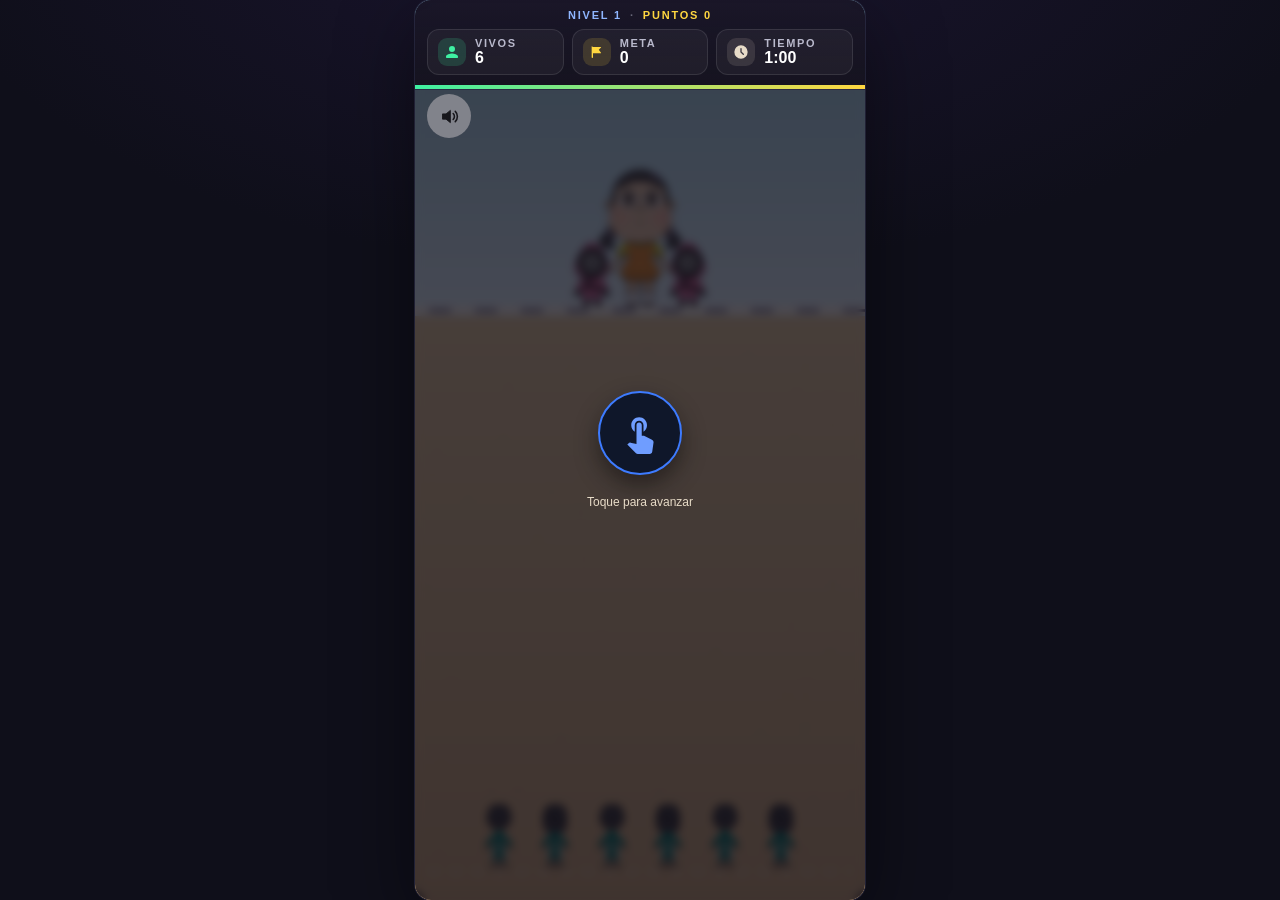
==== commit 9621a9d7: "v41: ranking global compartido y curva de dificultad continua - El ranking se guarda en la hoja 'Ran" ====
--- a/index.html
+++ b/index.html
@@ -5,7 +5,7 @@
 <meta name="viewport" content="width=device-width, initial-scale=1.0">
 <title>Squid Game &#183; Luz Verde, Luz Roja</title>
 <link rel="icon" type="image/svg+xml" href="assets/favicon.svg">
-<link rel="stylesheet" href="style.css?v=40">
+<link rel="stylesheet" href="style.css?v=41">
 </head>
 <body>
 <h1 class="sr-only">Squid Game · Luz Verde, Luz Roja</h1>
@@ -57,12 +57,13 @@
       <p id="endMsg" class="end-msg"></p>
       <p id="endScore" class="end-score"></p>
       <div id="boardWrap" class="board-wrap hidden">
-        <div class="board-title">RANKING · TOP 5</div>
+        <div class="board-title">RANKING GLOBAL · TOP 5</div>
         <ol id="boardList"></ol>
         <div id="nameRow" class="name-row hidden">
           <input id="nameInput" maxlength="10" placeholder="Tu nombre" aria-label="Tu nombre" autocomplete="nickname">
           <button id="saveScoreBtn" class="btn btn-gold">Guardar</button>
         </div>
+        <p id="boardNote" class="board-note hidden" role="status"></p>
       </div>
       <div class="btn-row">
         <button id="retryBtn" class="btn btn-primary">Jugar de nuevo</button>
@@ -72,5 +73,5 @@
 
 </div>
 
-<script src="game.js?v=40"></script></body>
+<script src="game.js?v=41"></script></body>
 </html>
--- a/style.css
+++ b/style.css
@@ -100,6 +100,8 @@
 #boardList li { display: flex; justify-content: space-between; background: rgba(0,0,0,.32); padding: 7px 10px; border-radius: 8px; font-size: 13px; font-weight: 700; color: var(--cream-soft); }
 .name-row { display: flex; gap: 8px; }
 .name-row.hidden { display: none; }
+.board-note { margin: 8px 0 0; font-size: 12px; color: var(--cream-soft); text-align: center; }
+.board-note.hidden { display: none; }
 #nameInput { flex: 1; min-width: 0; padding: 10px 12px; border-radius: 9px; border: 1px solid #334155; background: var(--panel); color: var(--text-hi); font: inherit; font-size: 14px; text-transform: uppercase; }
 #nameInput:focus { outline: 2px solid var(--gold); outline-offset: 1px; border-color: var(--gold); }
 .btn-gold { background: linear-gradient(90deg, var(--gold), var(--gold-deep)); color: var(--gold-ink); padding: 10px 18px; }
